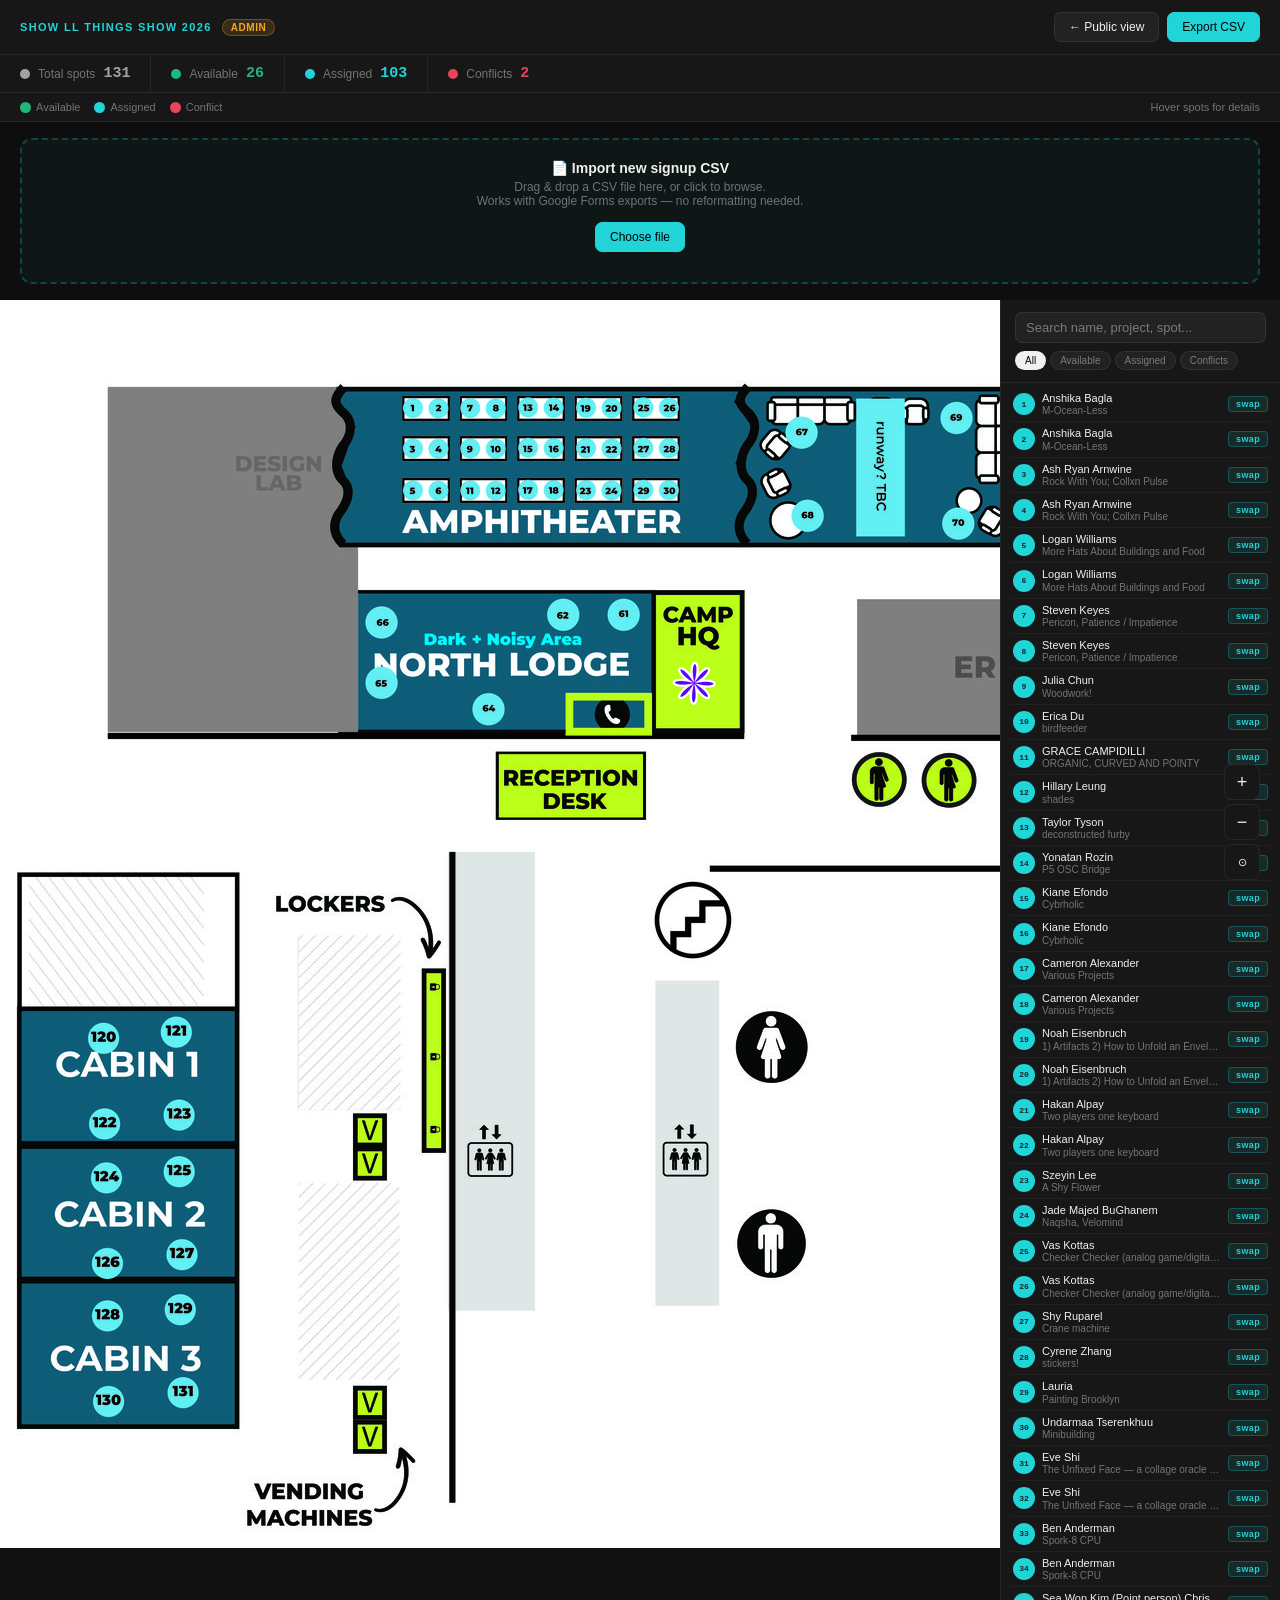
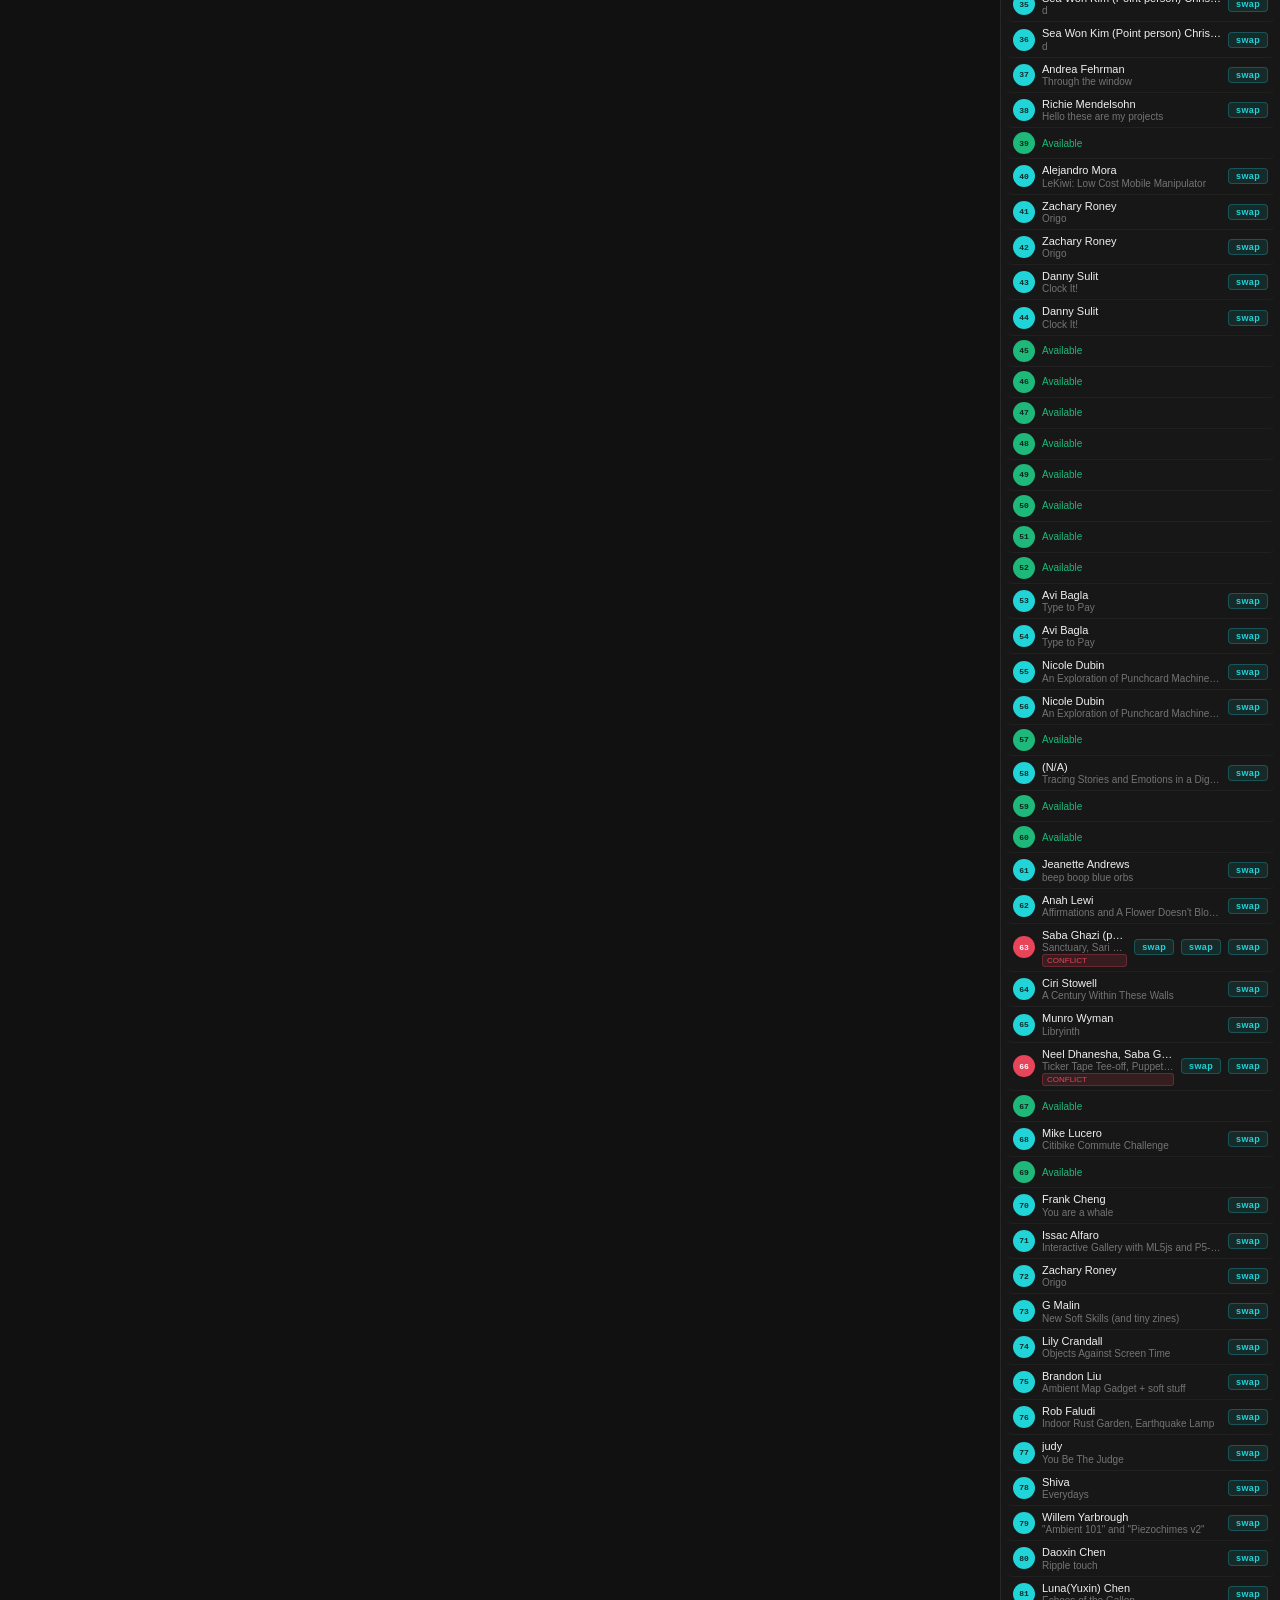
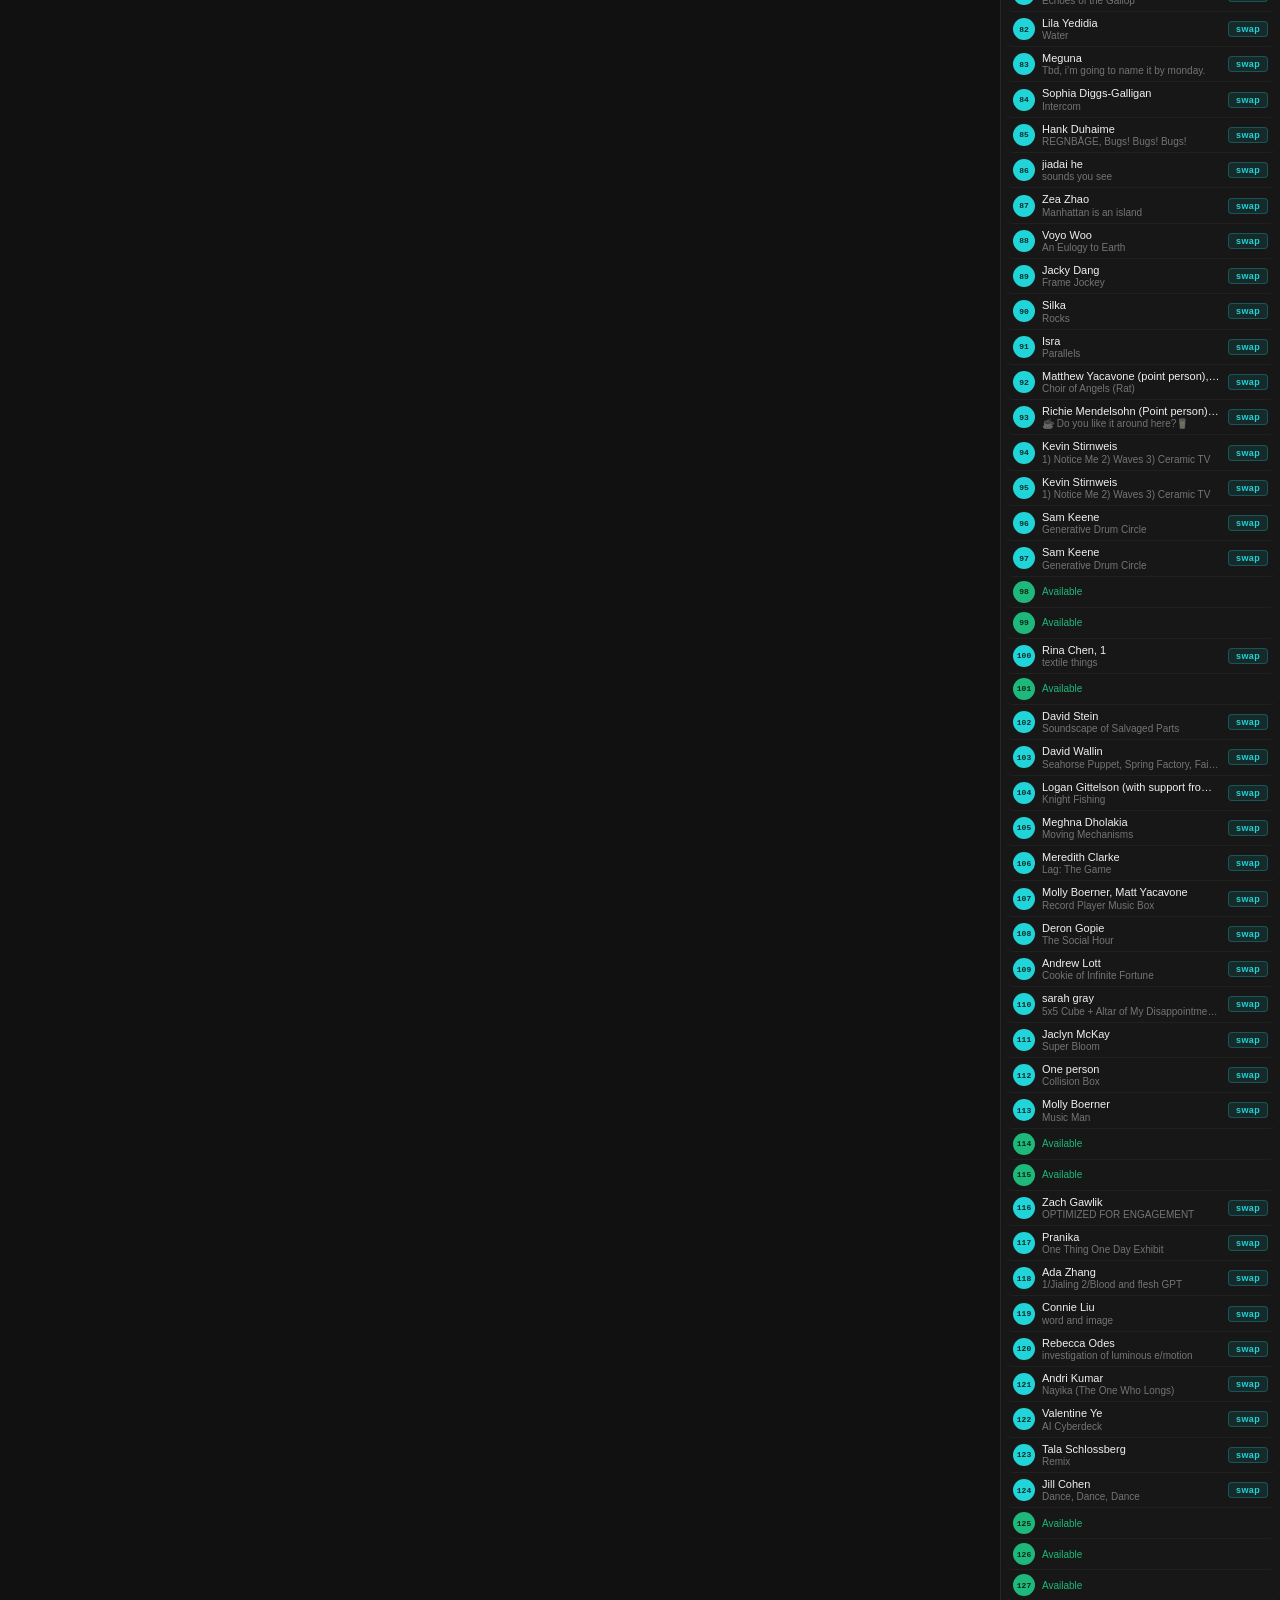
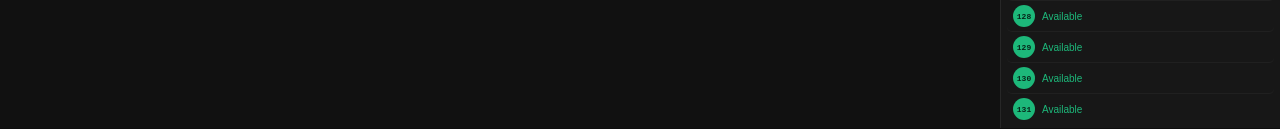
==== admin/index.html @ c55df6a9 "moved admin files + added json file" ====
<!doctype html>
<html lang="en">
  <head>
    <meta charset="UTF-8" />
    <meta name="viewport" content="width=device-width, initial-scale=1.0" />
    <title>Show All Things Show 2026 — Admin</title>
    <link rel="stylesheet" href="admin.css" />
  </head>
  <body>
    <header>
      <div class="header-left">
        <span class="brand">Show ll Things Show 2026</span>
        <span class="admin-badge">Admin</span>
      </div>
      <div class="header-actions">
        <a href="index.html" class="btn">&#8592; Public view</a>
        <button class="btn primary" id="exportBtn" onclick="exportCSV()">
          Export CSV
        </button>
      </div>
    </header>

    <div class="stats-bar" id="statsBar"></div>
    <div class="legend-bar">
      <div class="legend-item">
        <div class="legend-dot" style="background: var(--green)"></div>
        Available
      </div>
      <div class="legend-item">
        <div class="legend-dot" style="background: var(--cyan)"></div>
        Assigned
      </div>
      <div class="legend-item">
        <div class="legend-dot" style="background: var(--red)"></div>
        Conflict
      </div>
      <span style="margin-left: auto; font-size: 11px; color: var(--muted)"
        >Hover spots for details</span
      >
    </div>

    <div class="import-panel" id="importPanel">
      <div class="import-title">&#128196; Import new signup CSV</div>
      <div class="import-sub">
        Drag & drop a CSV file here, or click to browse.<br />Works with Google
        Forms exports — no reformatting needed.
      </div>
      <input
        type="file"
        id="fileInput"
        accept=".csv,.xlsx"
        style="display: none"
        onchange="handleFile(this.files[0])"
      />
      <button
        class="btn primary"
        onclick="document.getElementById('fileInput').click()"
      >
        Choose file
      </button>
      <div class="import-meta" id="importMeta"></div>
      <div class="col-map" id="colMap">
        <div class="col-map-title">Map your columns</div>
        <div class="col-row">
          <span style="width: 80px">Name column</span
          ><select id="colName"></select>
        </div>
        <div class="col-row">
          <span style="width: 80px">Spot column</span
          ><select id="colSpot"></select>
        </div>
        <div class="col-row">
          <span style="width: 80px">Project column</span
          ><select id="colProject"></select>
        </div>
        <button
          class="btn primary"
          style="margin-top: 10px; width: 100%"
          onclick="applyImport()"
        >
          Apply import
        </button>
      </div>
    </div>

    <div class="main">
      <div class="map-container" id="mapContainer">
        <div class="map-inner" id="mapInner">
          <img id="mapImg" alt="Map" />
          <div id="spots-layer"></div>
        </div>
      </div>
      <div class="sidebar">
        <div class="sidebar-header">
          <input
            type="text"
            class="sidebar-search"
            id="sidebarSearch"
            placeholder="Search name, project, spot..."
            oninput="renderSidebar()"
          />
          <div class="sidebar-filters">
            <button
              class="filter-btn f-all active-f"
              onclick="setFilter('all', this)"
            >
              All
            </button>
            <button
              class="filter-btn f-available"
              onclick="setFilter('available', this)"
            >
              Available
            </button>
            <button
              class="filter-btn f-assigned"
              onclick="setFilter('assigned', this)"
            >
              Assigned
            </button>
            <button
              class="filter-btn f-conflict"
              onclick="setFilter('conflict', this)"
            >
              Conflicts
            </button>
          </div>
        </div>
        <div class="sidebar-list" id="sidebarList"></div>
      </div>
    </div>

    <div class="tooltip" id="tooltip"></div>
    <div class="zoom-controls">
      <button class="zoom-btn" onclick="zoom(1.25)">+</button>
      <button class="zoom-btn" onclick="zoom(0.8)">&minus;</button>
      <button class="zoom-btn" onclick="resetZoom()" style="font-size: 11px">
        &#8857;
      </button>
    </div>
    <script>
      window.ADMIN_IMG_SRC =
        "[data-uri]";
    </script>
    <script src="admin.js"></script>

    <!-- Swap Modal -->
    <div
      id="swapModal"
      style="
        display: none;
        position: fixed;
        inset: 0;
        background: rgba(0, 0, 0, 0.7);
        z-index: 2000;
        align-items: center;
        justify-content: center;
        padding: 20px;
      "
    >
      <div
        style="
          background: #1c1c1c;
          border: 1px solid rgba(255, 255, 255, 0.1);
          border-radius: 14px;
          padding: 24px;
          width: 100%;
          max-width: 380px;
          box-shadow: 0 8px 40px rgba(0, 0, 0, 0.6);
        "
      >
        <div
          style="
            font-size: 11px;
            font-weight: 700;
            letter-spacing: 0.1em;
            text-transform: uppercase;
            color: rgba(255, 255, 255, 0.4);
            margin-bottom: 12px;
          "
        >
          Move to a different spot
        </div>
        <div
          style="
            font-size: 17px;
            font-weight: 600;
            color: #f0f0f0;
            margin-bottom: 2px;
          "
          id="swapPersonName"
        ></div>
        <div
          style="
            font-size: 12px;
            color: rgba(255, 255, 255, 0.45);
            margin-bottom: 4px;
          "
          id="swapPersonProject"
        ></div>
        <div
          style="
            font-size: 11px;
            font-family: monospace;
            background: rgba(255, 255, 255, 0.06);
            color: #20d4d8;
            padding: 4px 10px;
            border-radius: 5px;
            display: inline-block;
            margin-bottom: 20px;
          "
          id="swapFromSpot"
        ></div>
        <div
          style="
            font-size: 12px;
            color: rgba(255, 255, 255, 0.5);
            margin-bottom: 6px;
          "
        >
          Move to
        </div>
        <select
          id="swapToSpot"
          style="
            width: 100%;
            background: #2a2a2a;
            border: 1px solid rgba(255, 255, 255, 0.12);
            color: #f0f0f0;
            padding: 10px 12px;
            border-radius: 8px;
            font-size: 13px;
            outline: none;
            margin-bottom: 18px;
          "
        >
          <option value="">-- pick a spot --</option>
        </select>
        <div style="display: flex; gap: 8px">
          <button
            onclick="closeSwapModal()"
            style="
              flex: 1;
              padding: 10px;
              border-radius: 8px;
              border: 1px solid rgba(255, 255, 255, 0.1);
              background: transparent;
              color: rgba(255, 255, 255, 0.5);
              font-size: 13px;
              cursor: pointer;
            "
          >
            Cancel
          </button>
          <button
            onclick="confirmSwap()"
            style="
              flex: 2;
              padding: 10px;
              border-radius: 8px;
              border: none;
              background: #20d4d8;
              color: #000;
              font-size: 13px;
              font-weight: 600;
              cursor: pointer;
            "
          >
            Confirm swap
          </button>
        </div>
      </div>
    </div>
  </body>
</html>
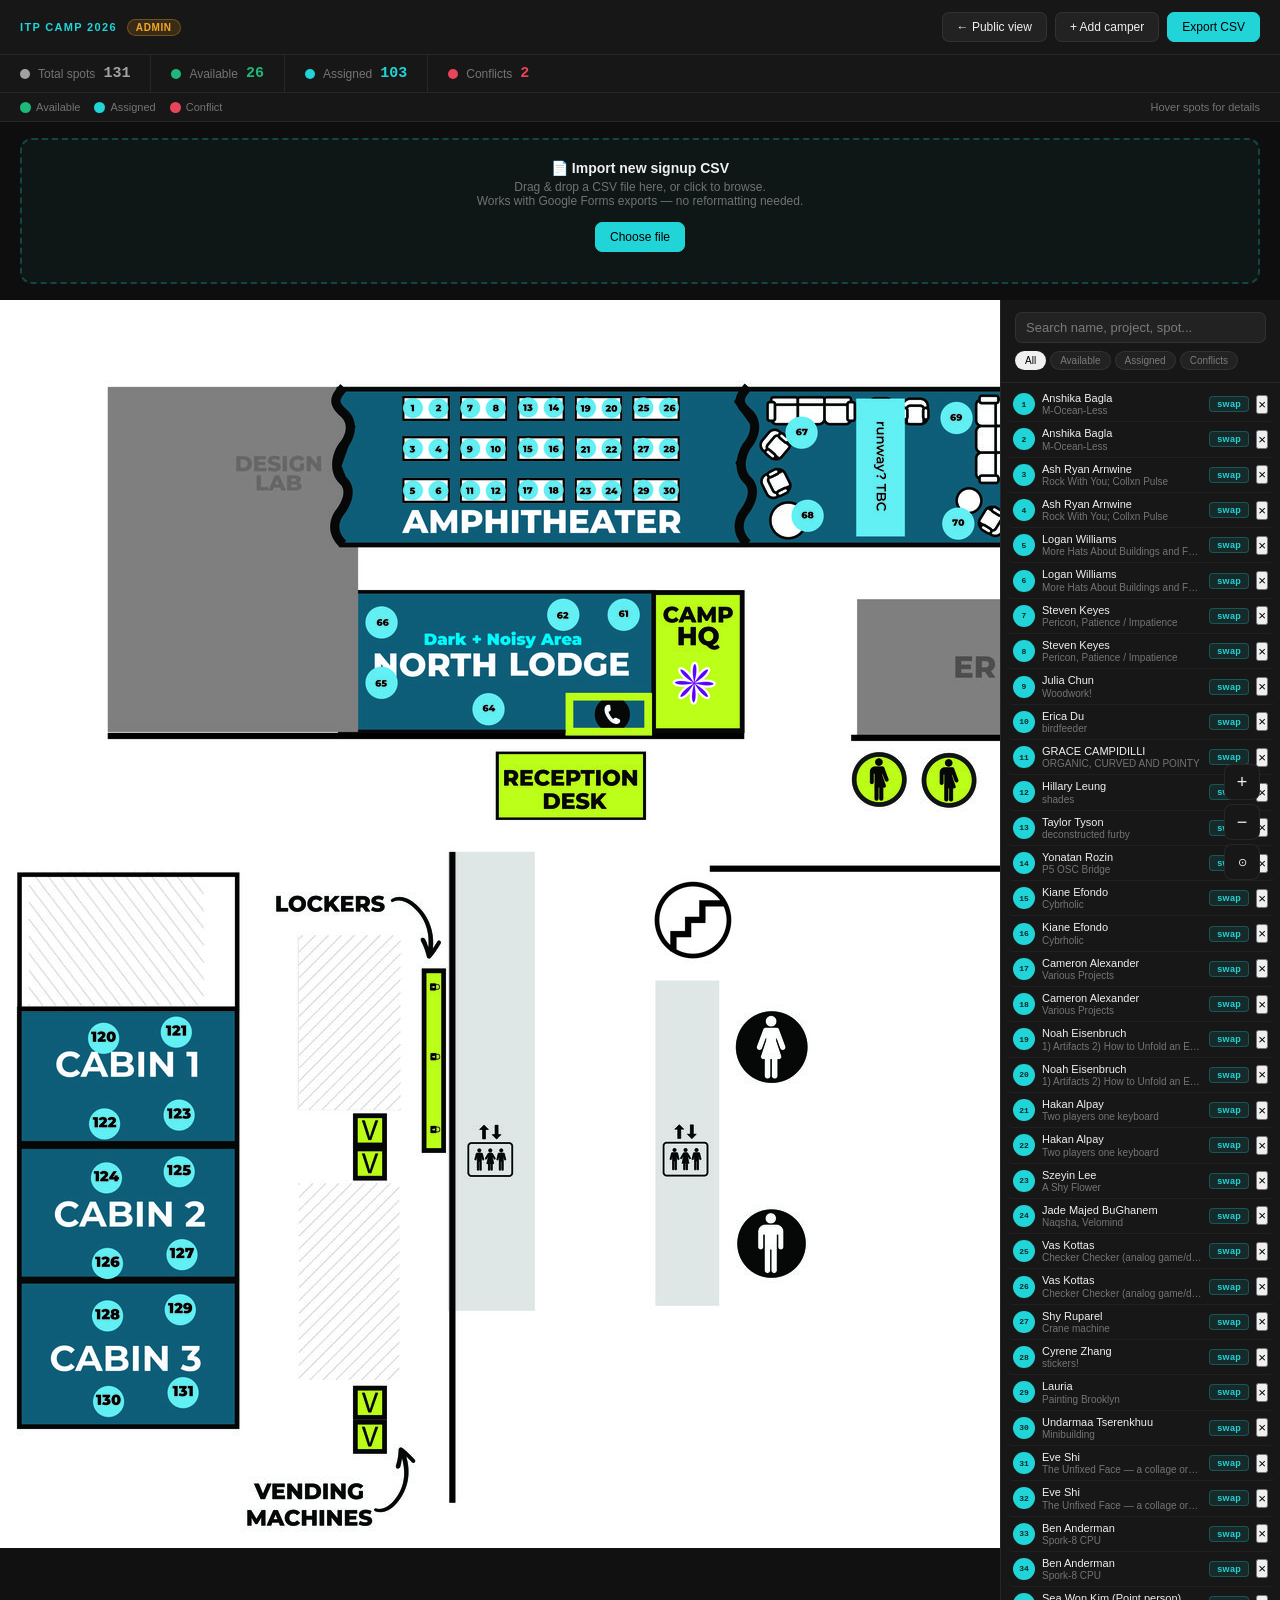
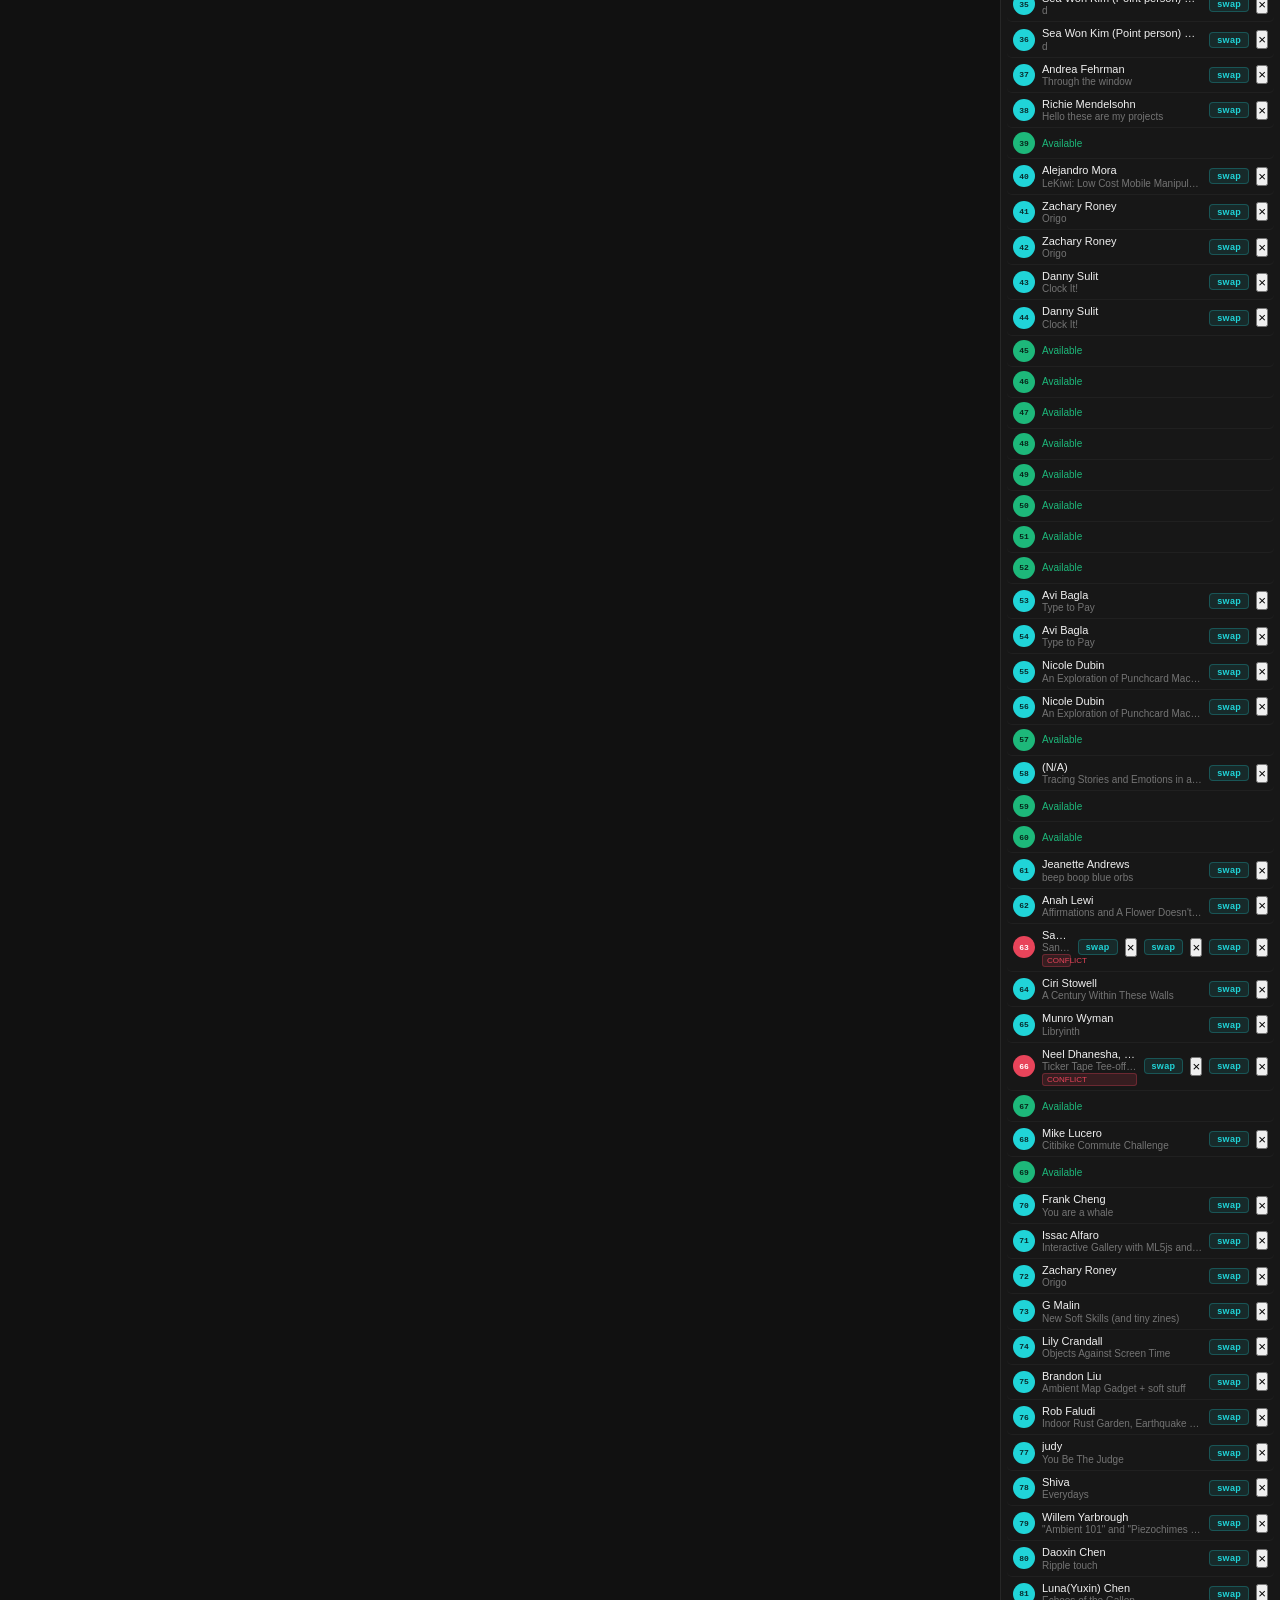
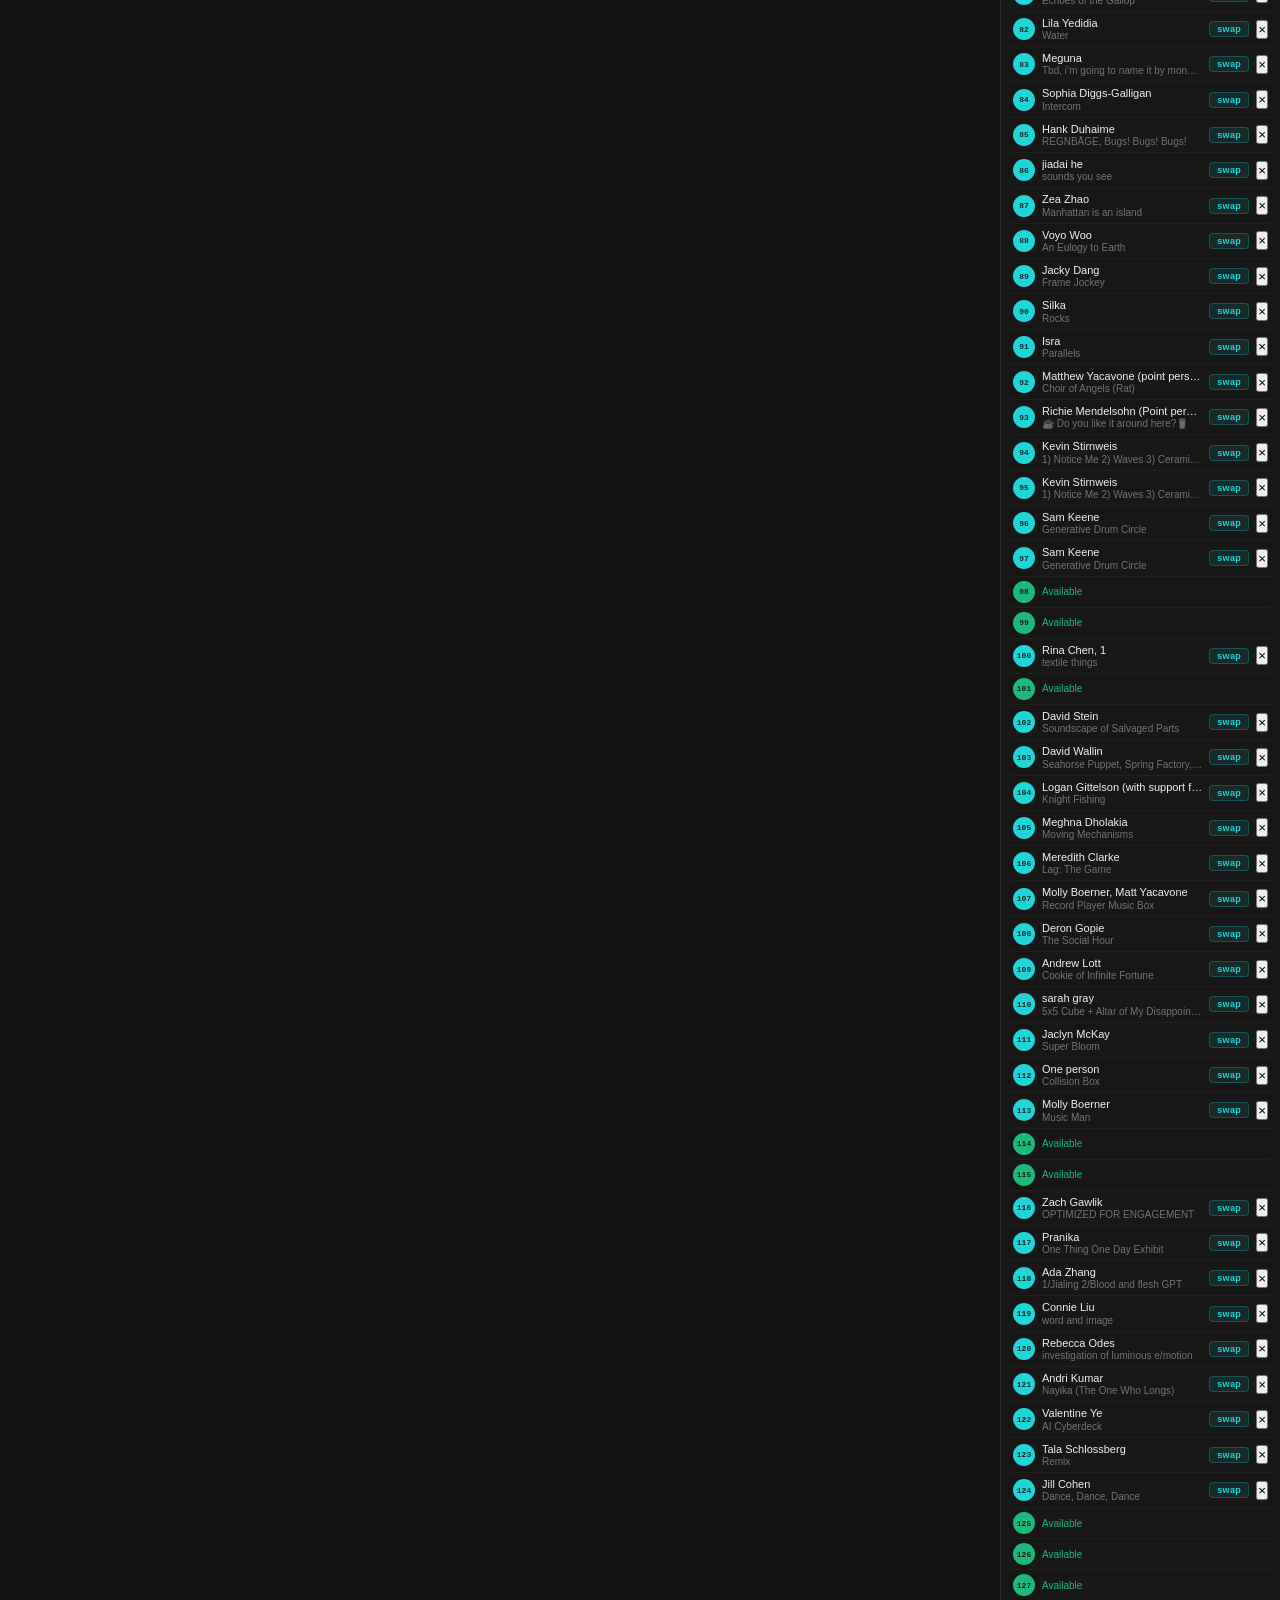
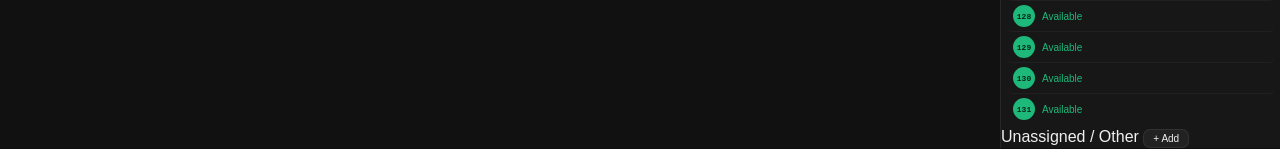
==== commit a3eb2e44: "feat: added note field to add camper form, wire into Other/unassigned entries" ====
--- a/admin/index.html
+++ b/admin/index.html
@@ -3,17 +3,18 @@
   <head>
     <meta charset="UTF-8" />
     <meta name="viewport" content="width=device-width, initial-scale=1.0" />
-    <title>Show All Things Show 2026 — Admin</title>
-    <link rel="stylesheet" href="admin.css" />
+    <title>ITP CAMP — Admin</title>
+    <link rel="stylesheet" href="/admin/admin.css" />
   </head>
   <body>
     <header>
       <div class="header-left">
-        <span class="brand">Show ll Things Show 2026</span>
+        <span class="brand">ITP CAMP 2026</span>
         <span class="admin-badge">Admin</span>
       </div>
       <div class="header-actions">
-        <a href="index.html" class="btn">&#8592; Public view</a>
+        <a href="/" class="btn">&#8592; Public view</a>
+        <button class="btn" onclick="toggleAddCamper()">+ Add camper</button>
         <button class="btn primary" id="exportBtn" onclick="exportCSV()">
           Export CSV
         </button>
@@ -83,6 +84,183 @@
       </div>
     </div>
 
+    <!-- Add Camper Panel -->
+    <div
+      id="addCamperPanel"
+      style="
+        display: none;
+        padding: 14px 20px;
+        background: var(--surface);
+        border-bottom: 1px solid var(--border);
+        flex-shrink: 0;
+      "
+    >
+      <div
+        style="
+          font-size: 11px;
+          font-weight: 700;
+          letter-spacing: 0.1em;
+          text-transform: uppercase;
+          color: var(--muted);
+          margin-bottom: 12px;
+        "
+      >
+        Add late submission
+      </div>
+      <div
+        style="display: flex; gap: 8px; flex-wrap: wrap; align-items: flex-end"
+      >
+        <div
+          style="
+            display: flex;
+            flex-direction: column;
+            gap: 4px;
+            flex: 2;
+            min-width: 140px;
+          "
+        >
+          <label
+            style="
+              font-size: 10px;
+              color: var(--muted);
+              text-transform: uppercase;
+              letter-spacing: 0.07em;
+            "
+            >Name</label
+          >
+          <input
+            id="newName"
+            placeholder="Full name"
+            style="
+              background: var(--surface2);
+              border: 1px solid var(--border);
+              color: var(--text);
+              padding: 8px 10px;
+              border-radius: 7px;
+              font-size: 13px;
+              outline: none;
+              font-family: var(--font);
+            "
+          />
+        </div>
+        <div
+          style="
+            display: flex;
+            flex-direction: column;
+            gap: 4px;
+            flex: 2;
+            min-width: 160px;
+          "
+        >
+          <label
+            style="
+              font-size: 10px;
+              color: var(--muted);
+              text-transform: uppercase;
+              letter-spacing: 0.07em;
+            "
+            >Project</label
+          >
+          <input
+            id="newProject"
+            placeholder="Project name"
+            style="
+              background: var(--surface2);
+              border: 1px solid var(--border);
+              color: var(--text);
+              padding: 8px 10px;
+              border-radius: 7px;
+              font-size: 13px;
+              outline: none;
+              font-family: var(--font);
+            "
+          />
+        </div>
+        <div
+          style="
+            display: flex;
+            flex-direction: column;
+            gap: 4px;
+            flex: 1;
+            min-width: 90px;
+          "
+        >
+          <label
+            style="
+              font-size: 10px;
+              color: var(--muted);
+              text-transform: uppercase;
+              letter-spacing: 0.07em;
+            "
+            >Spot #
+            <span style="font-weight: 400; opacity: 0.6"
+              >(or leave blank)</span
+            ></label
+          >
+          <input
+            id="newSpot"
+            placeholder="e.g. 42 or Other"
+            type="text"
+            style="
+              background: var(--surface2);
+              border: 1px solid var(--border);
+              color: var(--text);
+              padding: 8px 10px;
+              border-radius: 7px;
+              font-size: 13px;
+              outline: none;
+              font-family: var(--font);
+            "
+          />
+        </div>
+        <div
+          style="
+            display: flex;
+            flex-direction: column;
+            gap: 4px;
+            flex: 2;
+            min-width: 140px;
+          "
+        >
+          <label
+            style="
+              font-size: 10px;
+              color: var(--muted);
+              text-transform: uppercase;
+              letter-spacing: 0.07em;
+            "
+            >Note
+            <span style="font-weight: 400; opacity: 0.6"
+              >(if Other)</span
+            ></label
+          >
+          <input
+            id="newNote"
+            placeholder="e.g. needs hallway, no spot yet..."
+            style="
+              background: var(--surface2);
+              border: 1px solid var(--border);
+              color: var(--text);
+              padding: 8px 10px;
+              border-radius: 7px;
+              font-size: 13px;
+              outline: none;
+              font-family: var(--font);
+            "
+          />
+        </div>
+        <div style="display: flex; gap: 6px; flex-shrink: 0">
+          <button class="btn" onclick="toggleAddCamper()">Cancel</button>
+          <button class="btn primary" onclick="submitNewCamper()">
+            Add to list
+          </button>
+        </div>
+      </div>
+      <div
+        id="addCamperMsg"
+        style="font-size: 12px; margin-top: 8px; display: none"
+      ></div>
+    </div>
     <div class="main">
       <div class="map-container" id="mapContainer">
         <div class="map-inner" id="mapInner">
@@ -127,6 +305,76 @@
           </div>
         </div>
         <div class="sidebar-list" id="sidebarList"></div>
+
+        <!-- Others / unassigned section -->
+        <div class="others-section">
+          <div class="others-header">
+            <span>Unassigned / Other</span>
+            <button
+              class="btn"
+              style="font-size: 10px; padding: 3px 9px"
+              onclick="showAddOther()"
+            >
+              + Add
+            </button>
+          </div>
+          <div id="othersList"></div>
+          <div
+            id="addOtherForm"
+            style="
+              display: none;
+              padding: 8px;
+              border-top: 1px solid var(--border);
+            "
+          >
+            <input
+              id="otherName"
+              placeholder="Name"
+              style="
+                width: 100%;
+                background: var(--surface2);
+                border: 1px solid var(--border);
+                color: var(--text);
+                padding: 6px 8px;
+                border-radius: 6px;
+                font-size: 12px;
+                outline: none;
+                margin-bottom: 6px;
+              "
+            />
+            <input
+              id="otherNote"
+              placeholder="Note (e.g. needs a table, near window...)"
+              style="
+                width: 100%;
+                background: var(--surface2);
+                border: 1px solid var(--border);
+                color: var(--text);
+                padding: 6px 8px;
+                border-radius: 6px;
+                font-size: 12px;
+                outline: none;
+                margin-bottom: 6px;
+              "
+            />
+            <div style="display: flex; gap: 6px">
+              <button
+                class="btn"
+                style="flex: 1; font-size: 11px"
+                onclick="hideAddOther()"
+              >
+                Cancel
+              </button>
+              <button
+                class="btn primary"
+                style="flex: 1; font-size: 11px"
+                onclick="addOtherEntry()"
+              >
+                Save
+              </button>
+            </div>
+          </div>
+        </div>
       </div>
     </div>
 
@@ -142,7 +390,7 @@
       window.ADMIN_IMG_SRC =
         "[data-uri]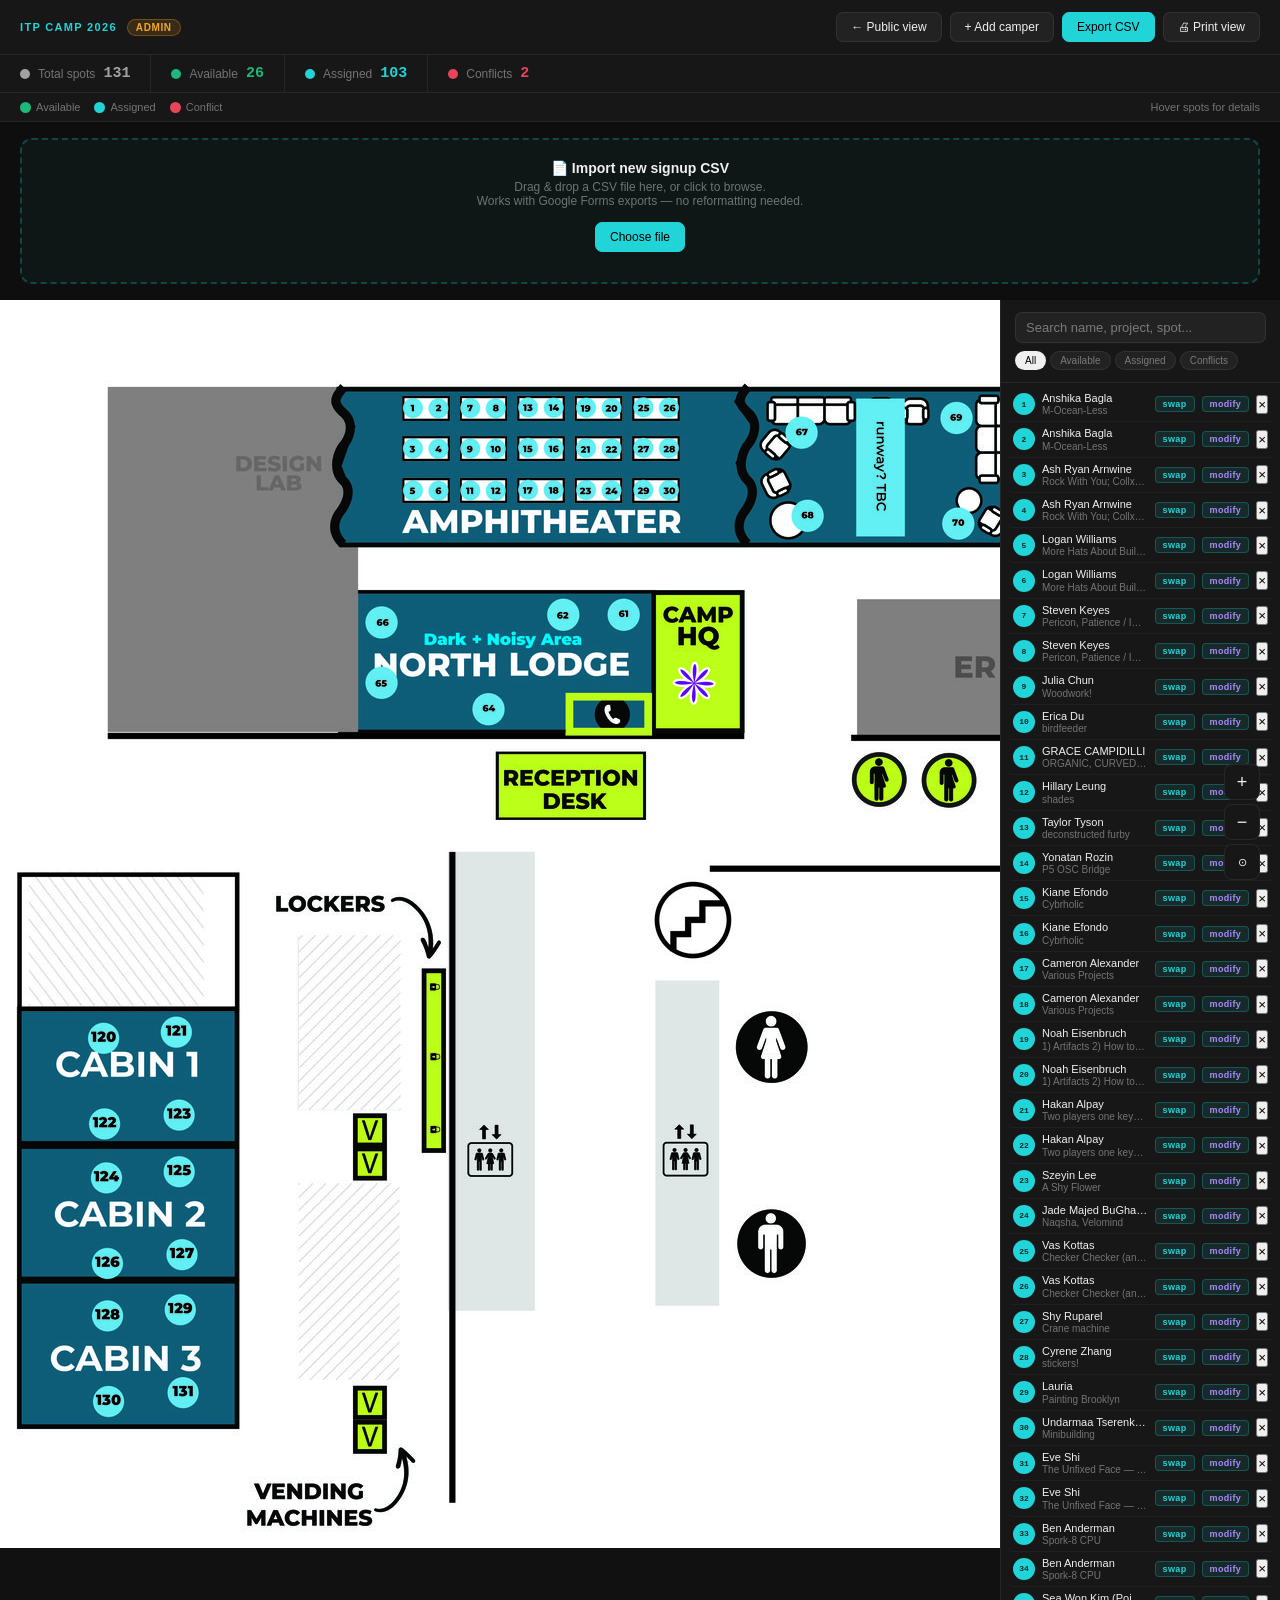
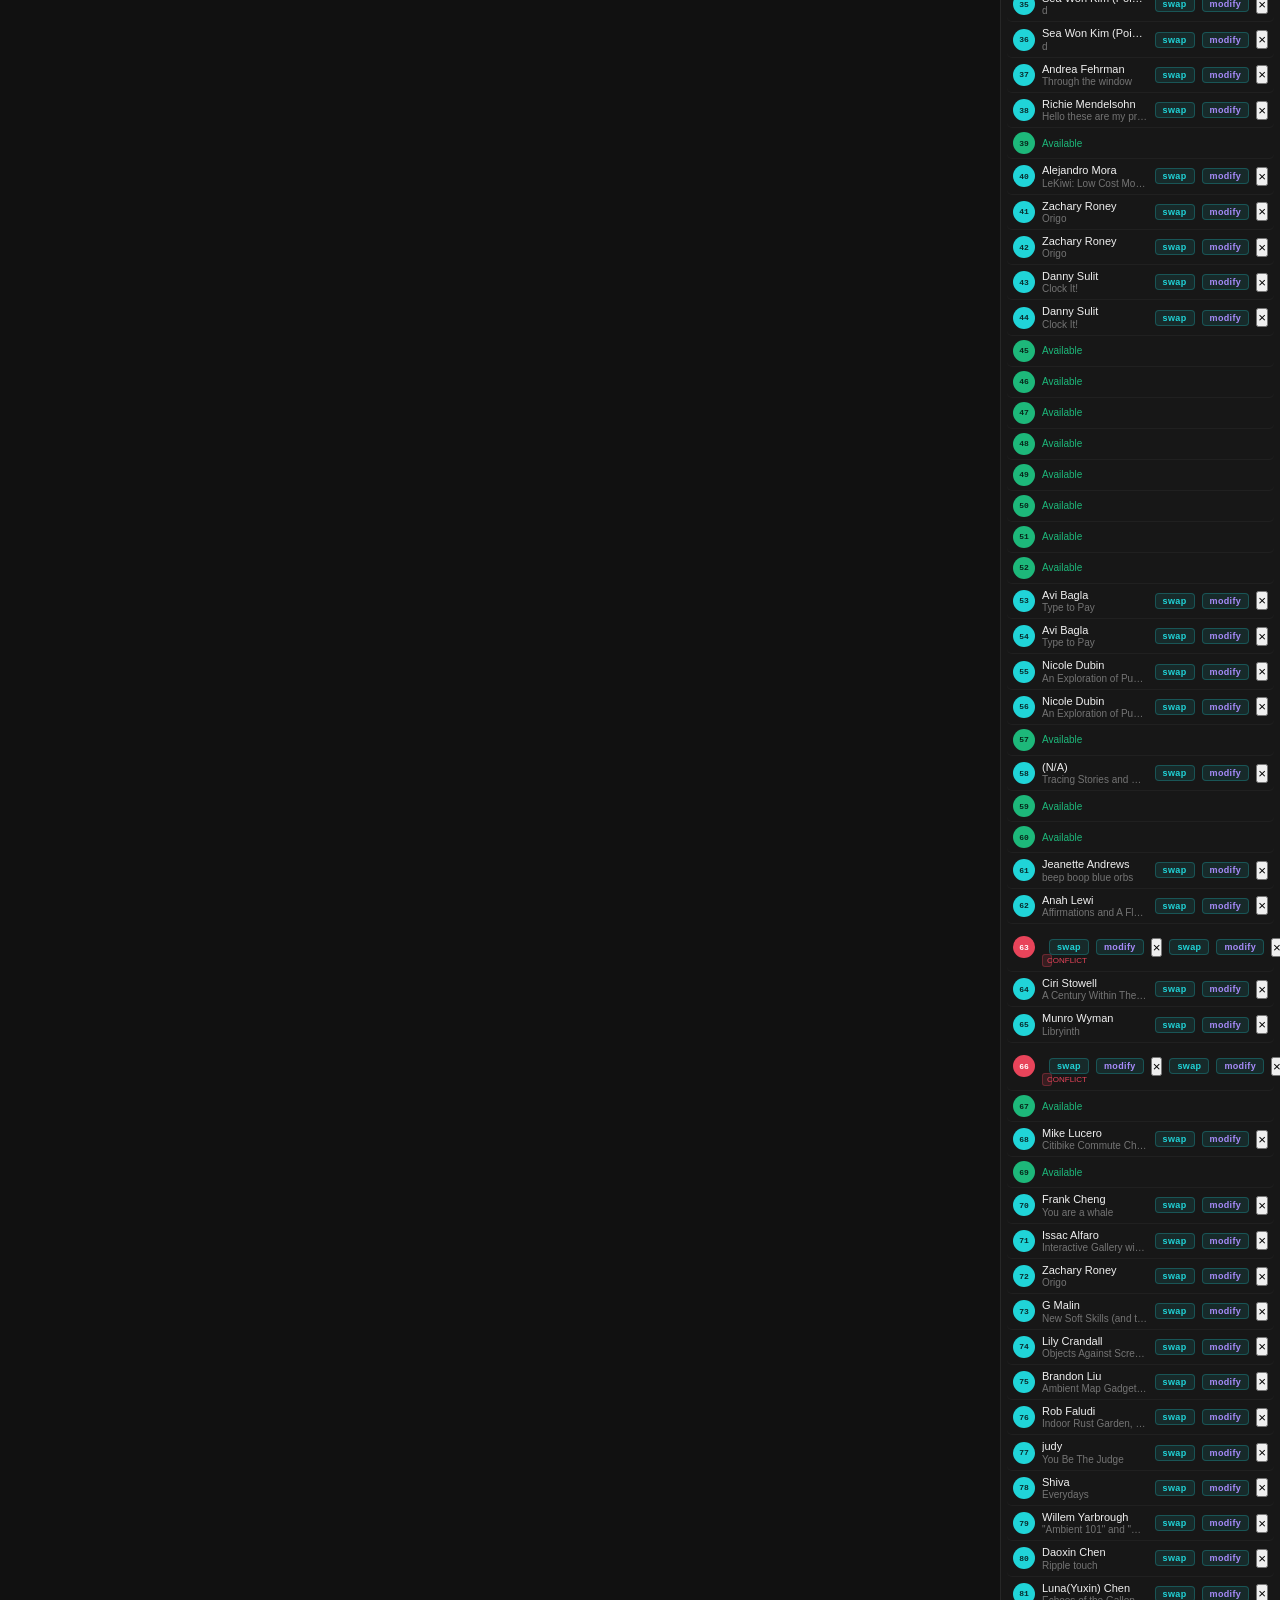
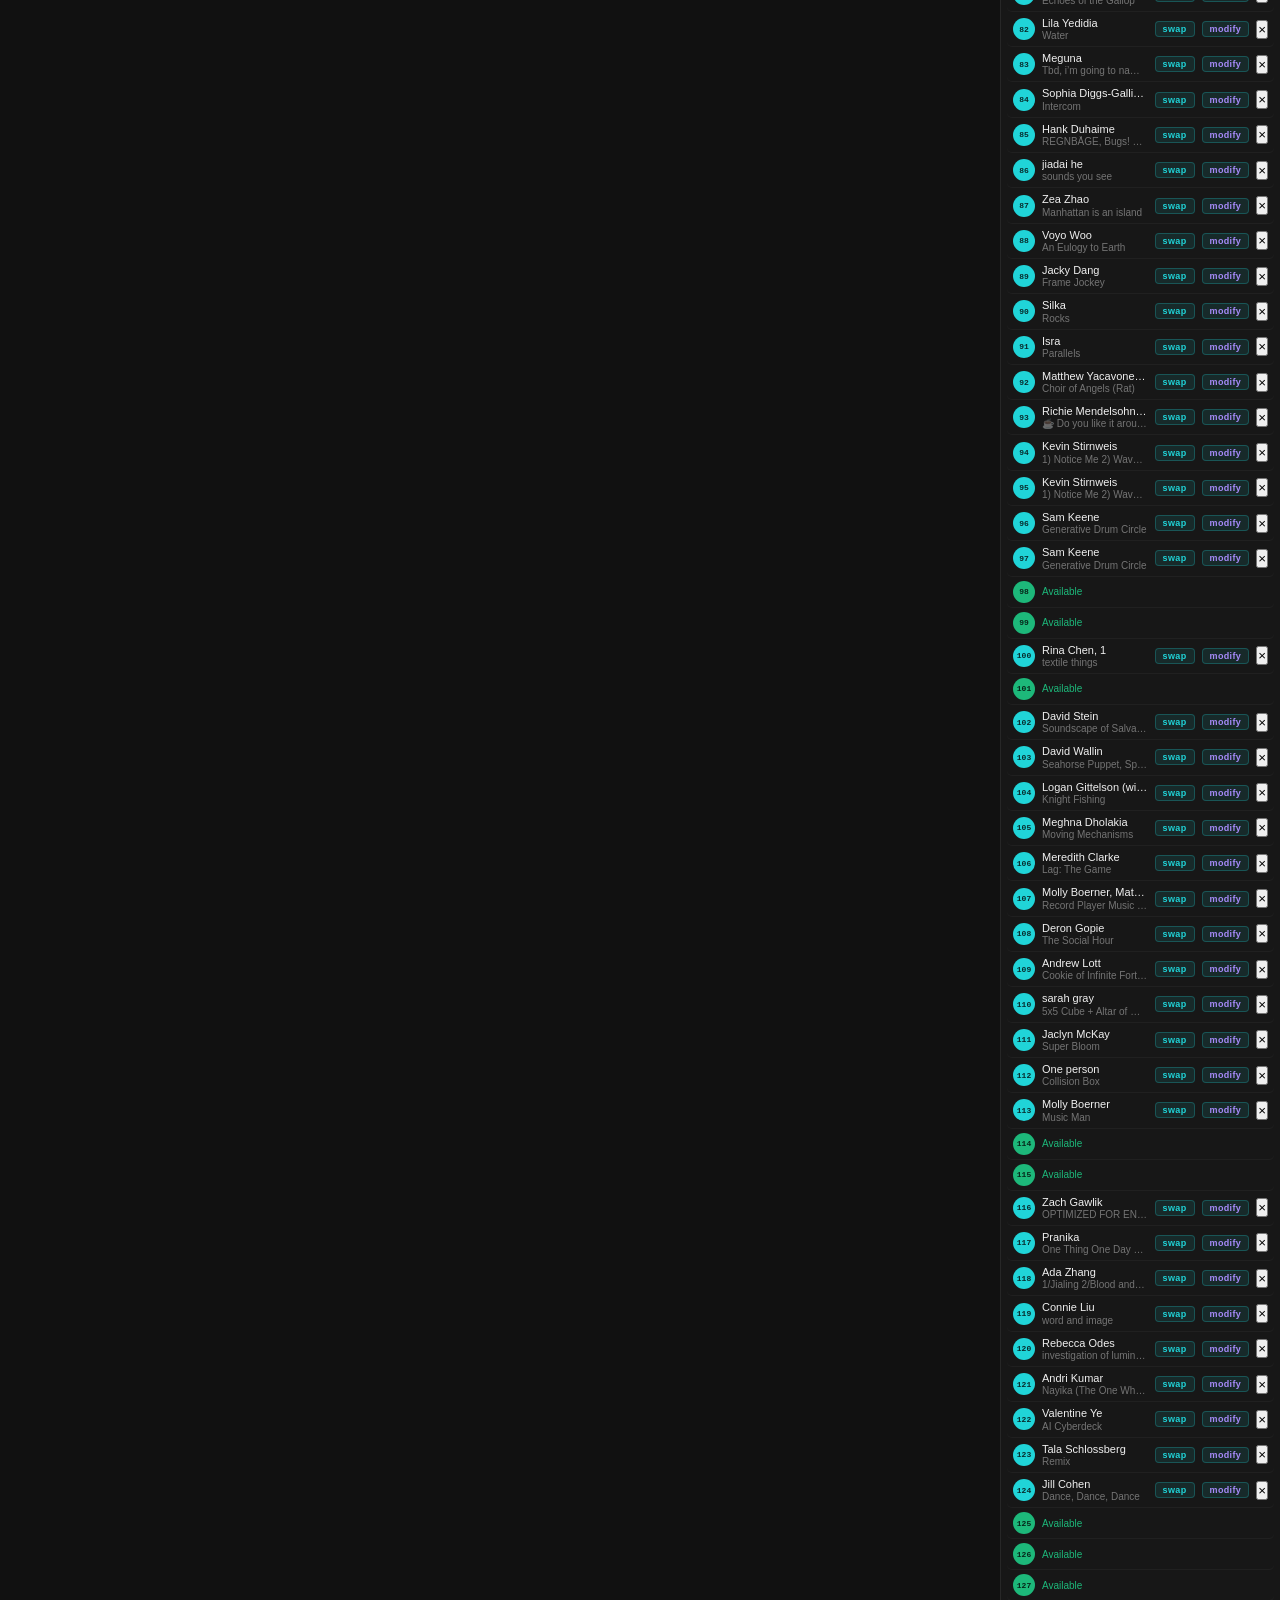
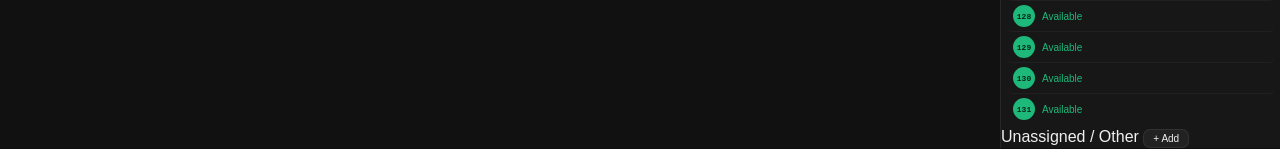
==== commit a51d673a: "feat: add print view for staff list" ====
--- a/admin/index.html
+++ b/admin/index.html
@@ -18,6 +18,7 @@
         <button class="btn primary" id="exportBtn" onclick="exportCSV()">
           Export CSV
         </button>
+        <button class="btn" onclick="openPrintView()">🖨 Print view</button>
       </div>
     </header>
 
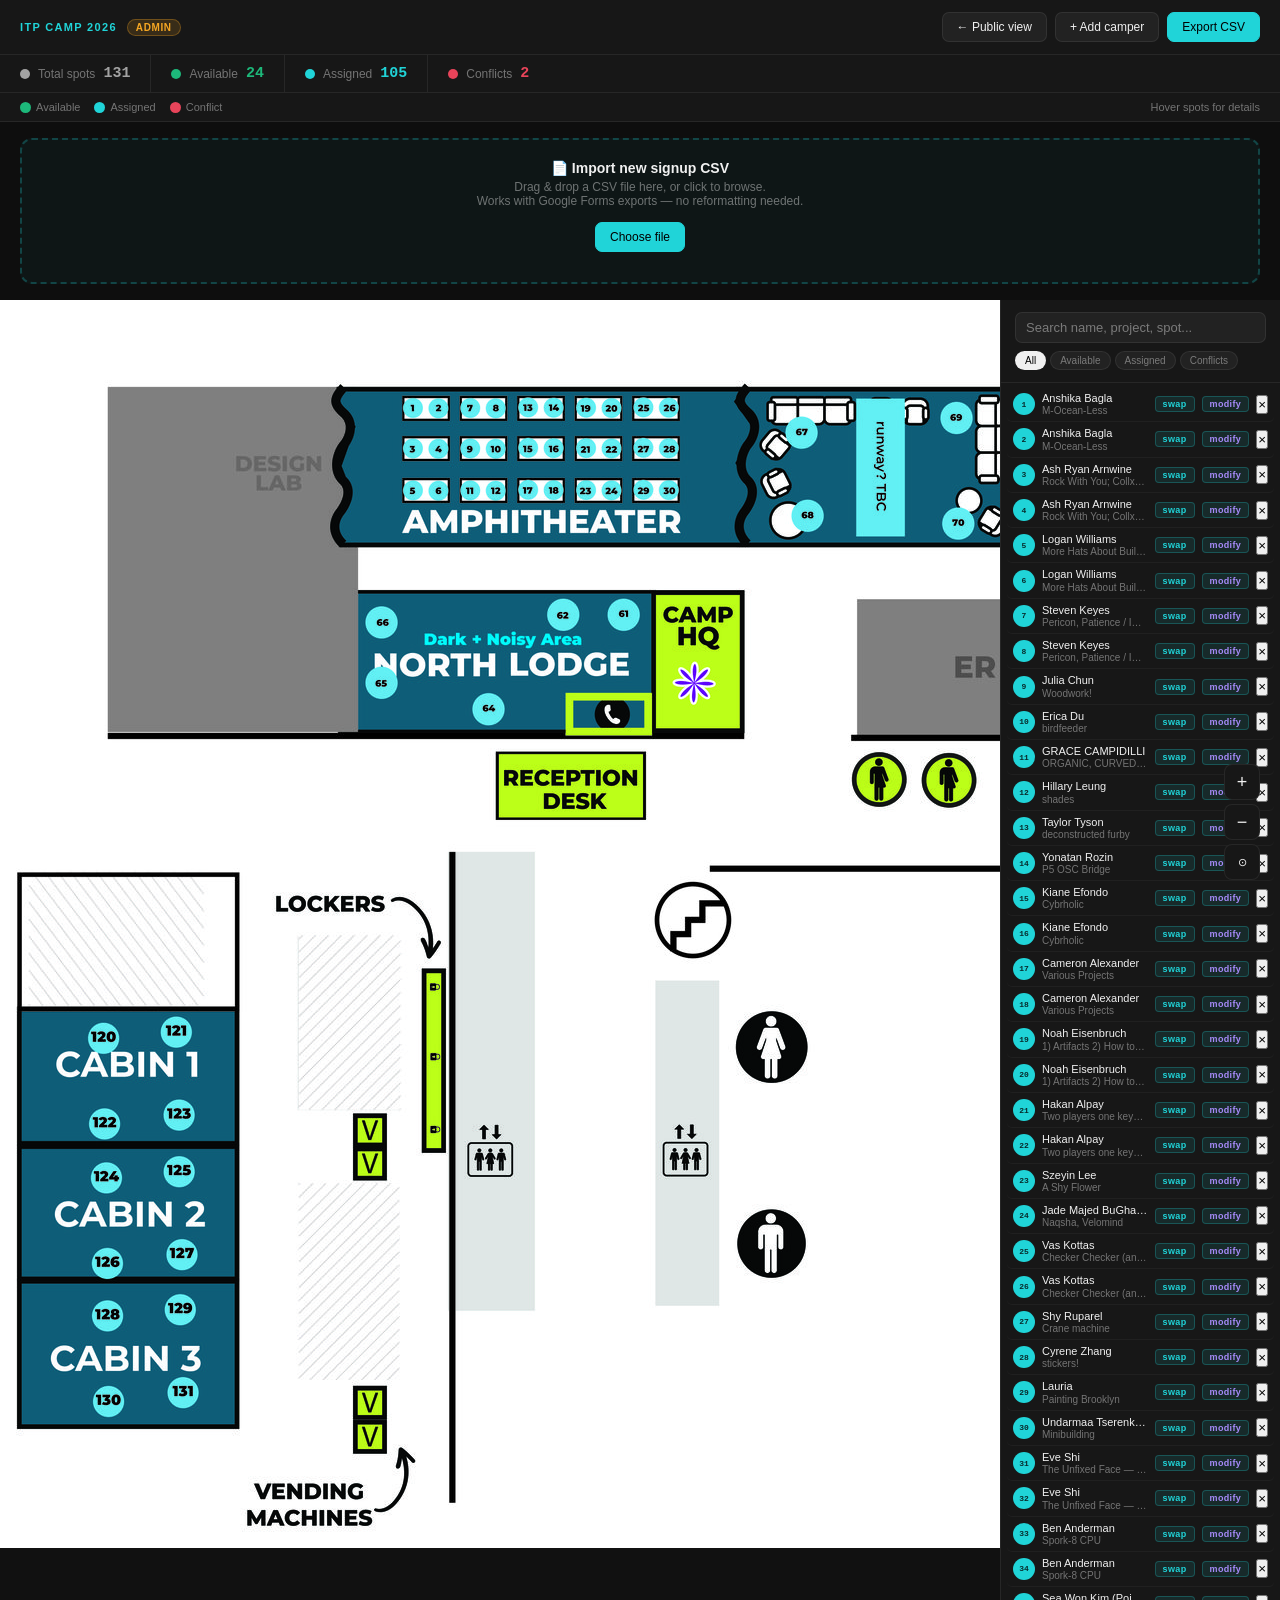
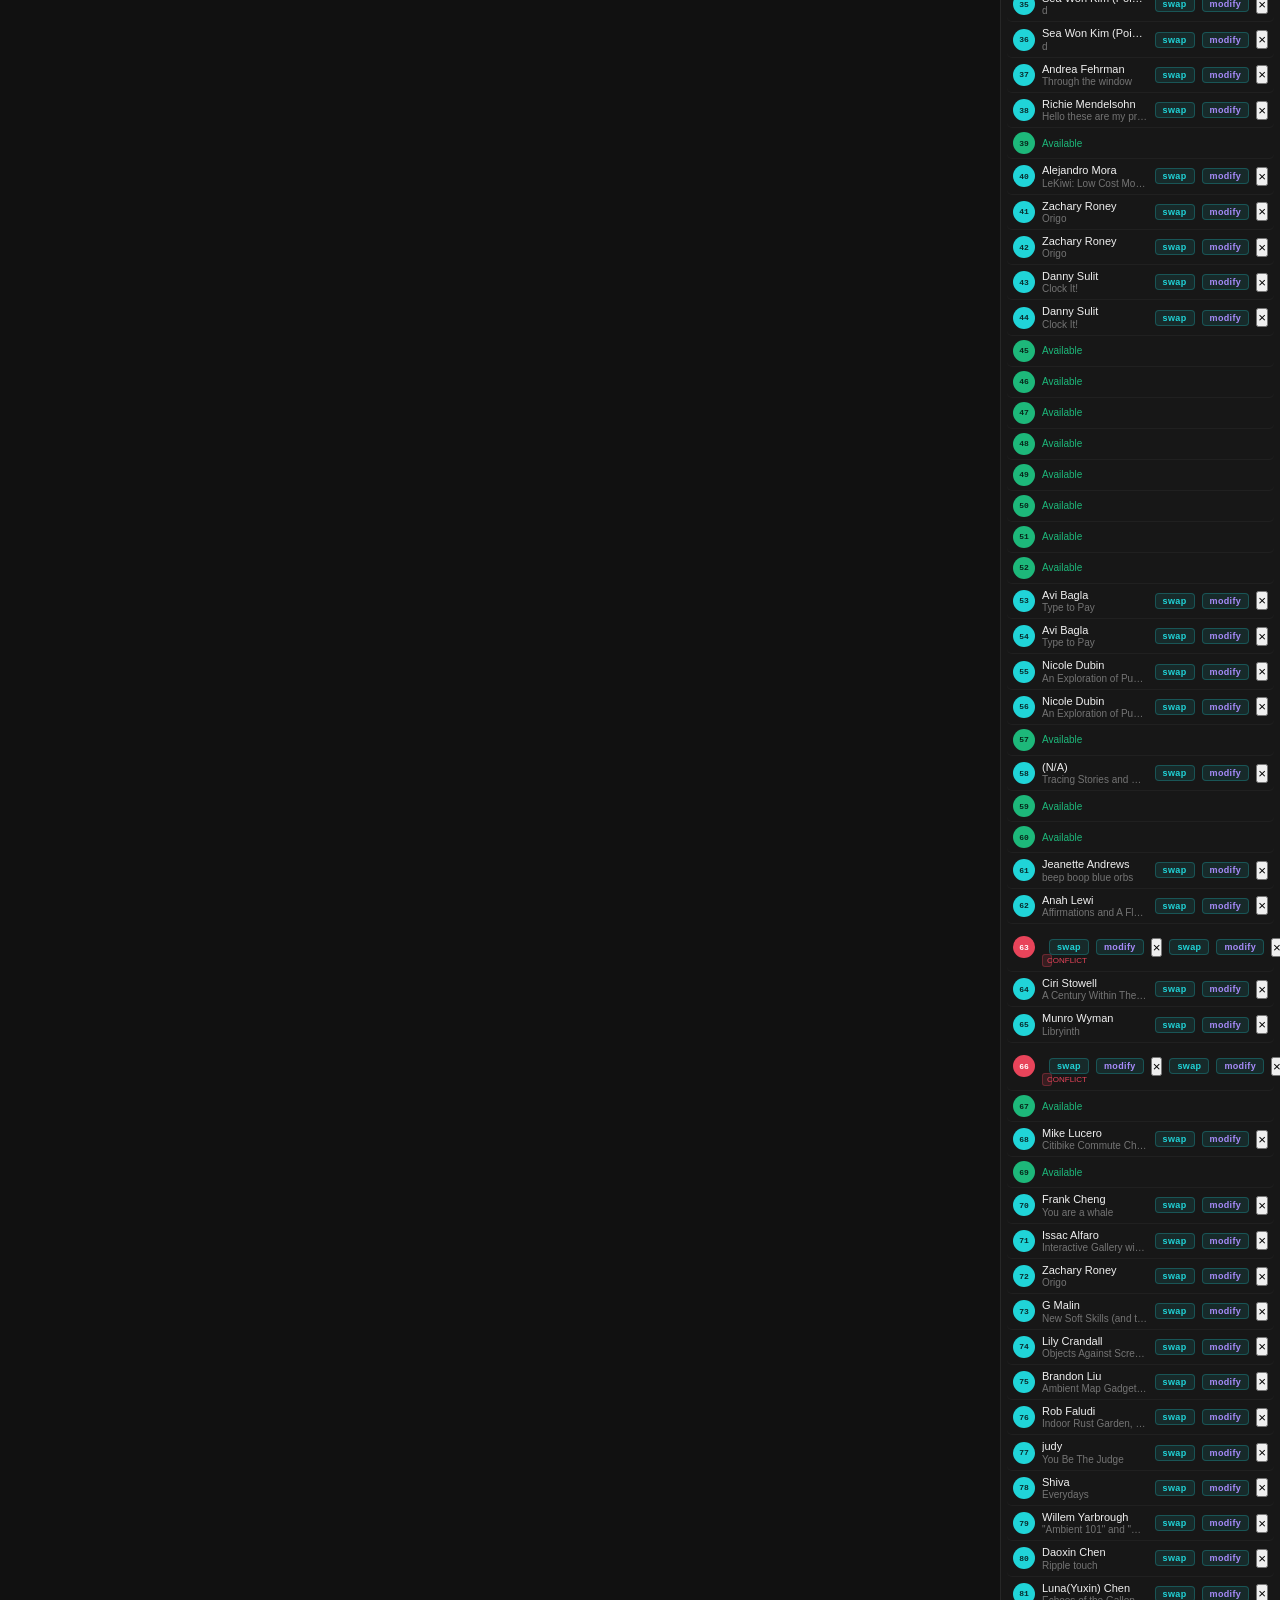
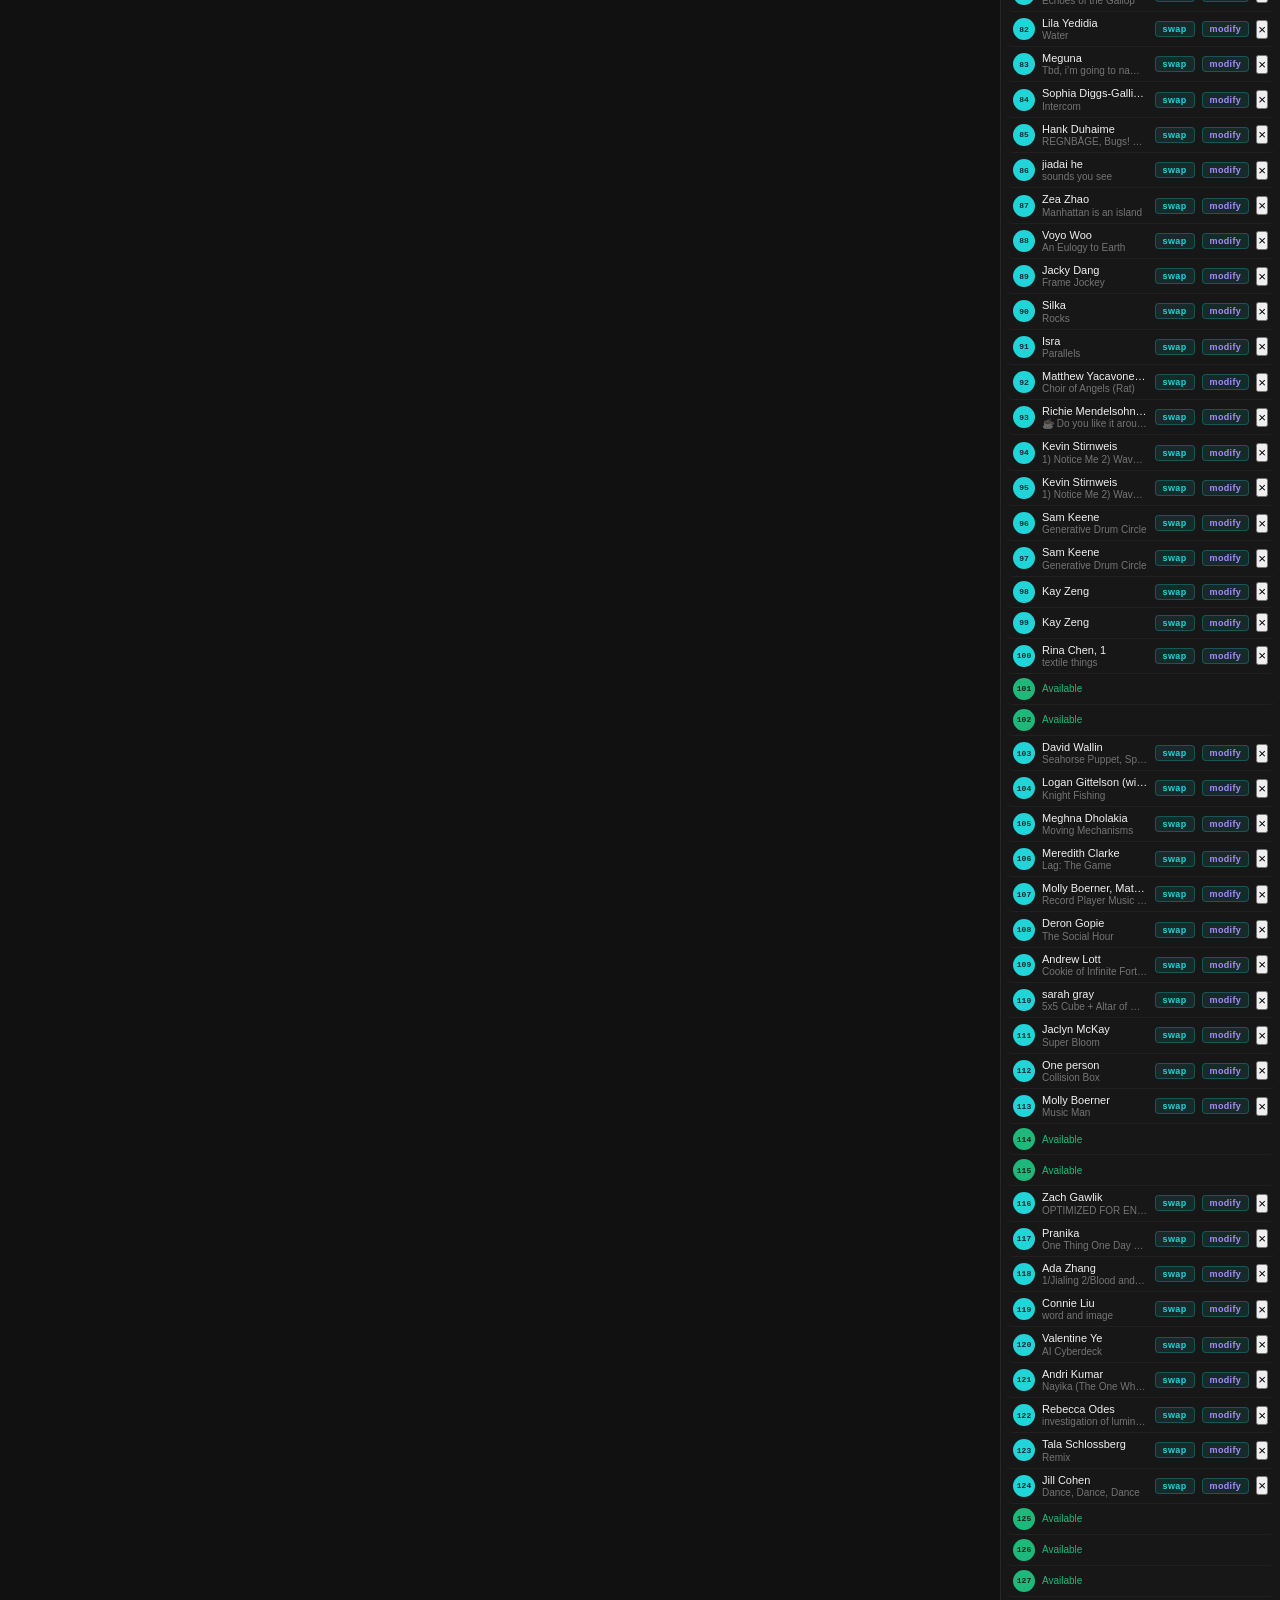
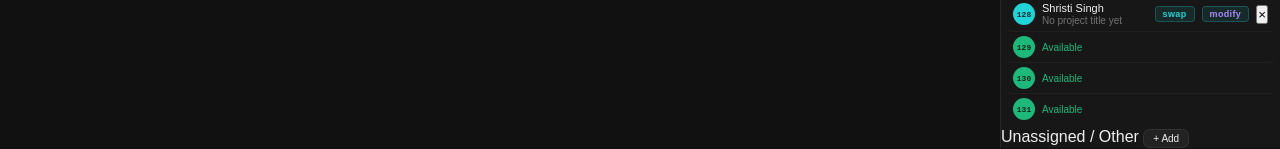
==== commit 2dcc625b: "revert: restore clean admin/index.html" ====
--- a/admin/index.html
+++ b/admin/index.html
@@ -18,7 +18,6 @@
         <button class="btn primary" id="exportBtn" onclick="exportCSV()">
           Export CSV
         </button>
-        <button class="btn" onclick="openPrintView()">🖨 Print view</button>
       </div>
     </header>
 
